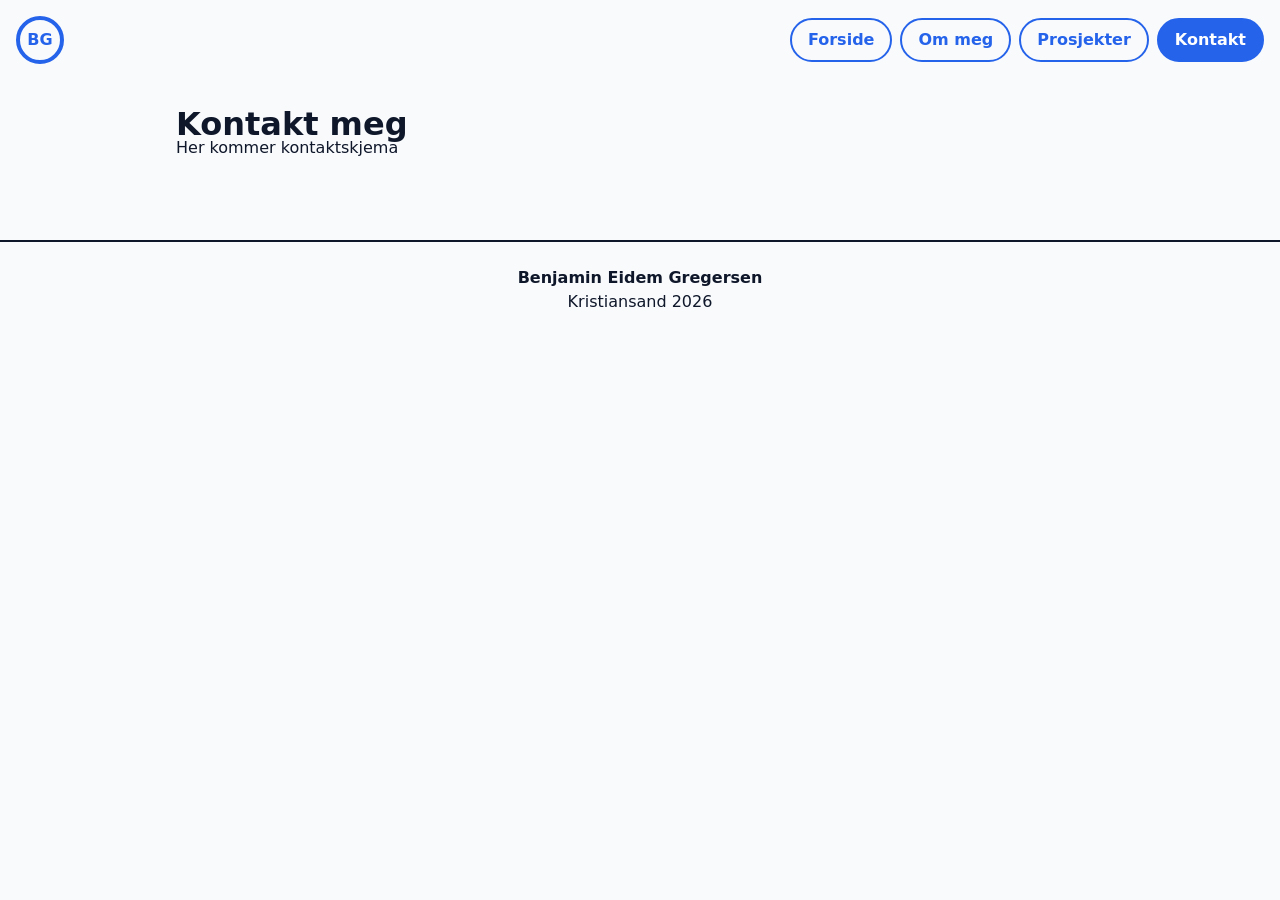
==== kontakt.html @ bbd80943 "Legger til fire sider" ====
<!doctype html>
<html lang="no">
  <head>
    <meta charset="UTF-8" />
    <meta name="viewport" content="width=device-width, initial-scale=1.0" />
    <title>Kontakt meg</title>
    <link rel="stylesheet" href="css/style.css" />
  </head>
  <body>
    <header>
      <a
        href="index.html"
        class="logo"
        aria-label="Benjamin Gregersen, til forsiden"
        >BG</a
      >
      <nav aria-label="Hovedmeny">
        <ul>
          <li><a href="index.html">Forside</a></li>
          <li><a href="om-meg.html">Om meg</a></li>
          <li><a href="prosjekter.html">Prosjekter</a></li>
          <li><a href="kontakt.html" aria-current="page">Kontakt</a></li>
        </ul>
      </nav>
    </header>

    <main>
      <h1>Kontakt meg</h1>
      <p>Her kommer kontaktskjema</p>
    </main>

    <footer>
      <p class="footer-navn">Benjamin Eidem Gregersen</p>
      <p>Kristiansand 2026</p>
    </footer>
  </body>
</html>
---- css/style.css ----
/* ---------- Designvariabler ---------- */
:root {
  /* Farger */
  --farge-bakgrunn: #f8fafc;
  --farge-tekst: #0f172a;
  --farge-aksent: #2563eb;
  --farge-hover: #1d4ed8;
  --farge-pressed: #1e40af;
  --farge-feil: #b91c1c;

  /* Layout */
  --side-marg: 16px;

  /* Typografi */
  --font: system-ui, sans-serif;
  --tekst-storrelse: 1rem;
  --tekst-linjehoyde: 1.5rem;
}

/* ---------- Nullstilling ---------- */
* {
  box-sizing: border-box;
}

body,
h1,
h2,
h3,
p,
ul {
  margin: 0;
}

/* ---------- Grunnstil ---------- */
body {
  font-family: var(--font);
  font-size: var(--tekst-storrelse);
  line-height: var(--tekst-linjehoyde);
  color: var(--farge-tekst);
  background-color: var(--farge-bakgrunn);
}
/* ---------- Lenker ---------- */
a {
  color: var(--farge-aksent);
}

a:focus-visible {
  outline: 3px solid var(--farge-aksent);
  outline-offset: 2px;
}

/* ---------- Navigasjon (Flexbox) ---------- */
nav ul {
  list-style: none;
  padding: 0;
  display: flex;
  flex-wrap: wrap;
  gap: 0.5rem;
}

nav a {
  display: block;
  padding: 0.5rem 1rem;
  border: 2px solid var(--farge-aksent);
  border-radius: 999px;
  background-color: var(--farge-bakgrunn);
  color: var(--farge-aksent);
  text-decoration: none;
  font-weight: 600;
}

nav a:hover {
  background-color: var(--farge-hover);
  border-color: var(--farge-hover);
  color: #ffffff;
}

nav a[aria-current="page"] {
  background-color: var(--farge-aksent);
  color: #ffffff;
}
/* ---------- Header ---------- */
header {
  display: flex;
  flex-wrap: wrap;
  align-items: center;
  justify-content: space-between;
  gap: 1rem;
  padding: 1rem var(--side-marg);
}

.logo {
  display: flex;
  align-items: center;
  justify-content: center;
  width: 3rem;
  height: 3rem;
  border: 4px solid var(--farge-aksent);
  border-radius: 50%;
  color: var(--farge-aksent);
  font-weight: 700;
  text-decoration: none;
}

/* ---------- Innhold ---------- */
main {
  padding: 2rem var(--side-marg);
  max-width: 60rem;
  margin: 0 auto;
}

/* ---------- Footer ---------- */
footer {
  padding: 1.5rem var(--side-marg);
  margin-top: 3rem;
  text-align: center;
  border-top: 2px solid var(--farge-tekst);
}

.footer-navn {
  font-weight: 700;
}
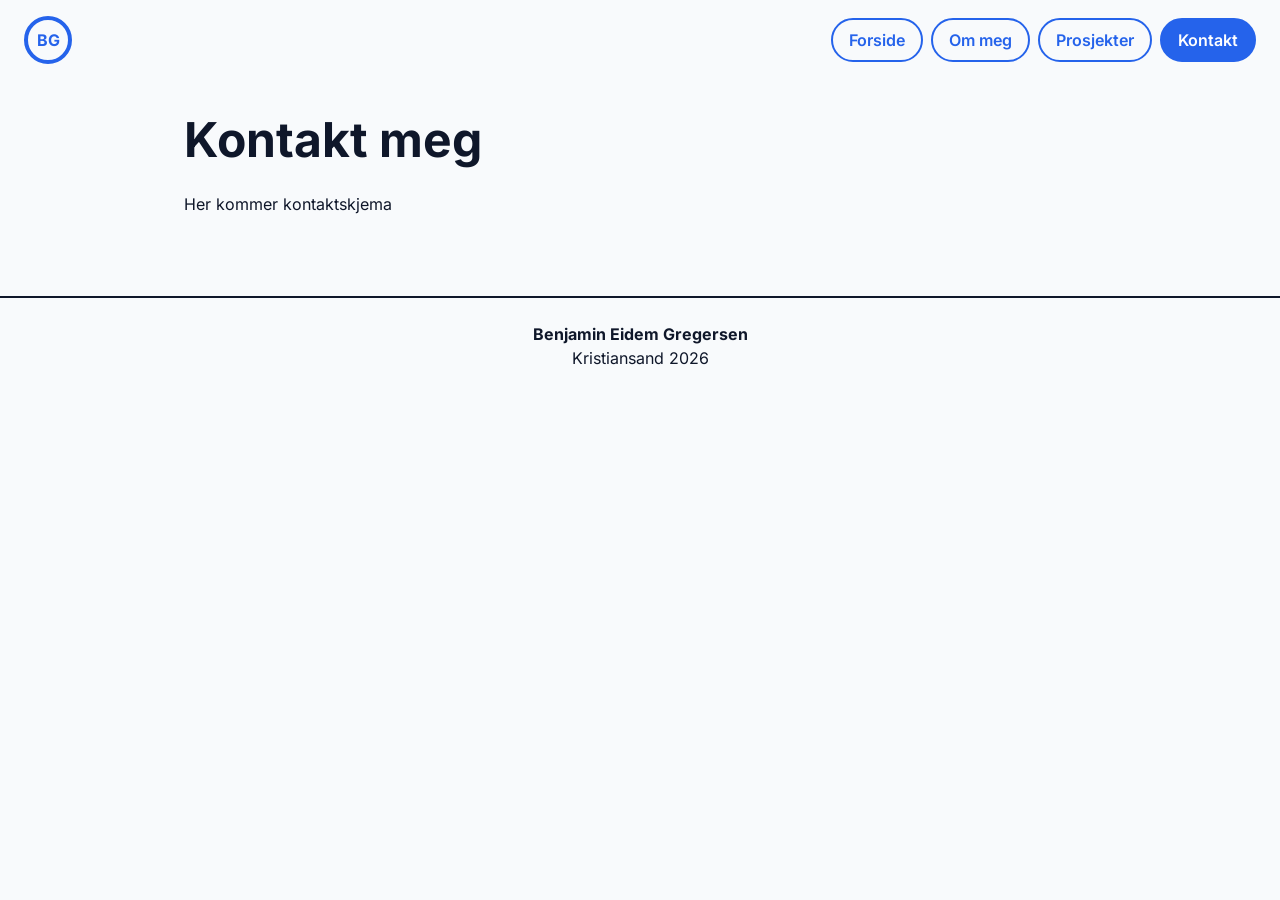
==== commit cb884fa9: "Legger til favicon" ====
--- a/kontakt.html
+++ b/kontakt.html
@@ -5,6 +5,7 @@
     <meta name="viewport" content="width=device-width, initial-scale=1.0" />
     <title>Kontakt meg</title>
     <link rel="stylesheet" href="css/style.css" />
+    <link rel="icon" href="img/favicon.svg" type="image/svg+xml" />
   </head>
   <body>
     <header>
--- a/css/style.css
+++ b/css/style.css
@@ -1,3 +1,35 @@
+/* ---------- Fonter (selvhostet) ---------- */
+@font-face {
+  font-family: "Inter";
+  font-style: normal;
+  font-weight: 400;
+  font-display: swap;
+  src: url("../fonts/inter-v20-latin-regular.woff2") format("woff2");
+}
+
+@font-face {
+  font-family: "Inter";
+  font-style: normal;
+  font-weight: 500;
+  font-display: swap;
+  src: url("../fonts/inter-v20-latin-500.woff2") format("woff2");
+}
+
+@font-face {
+  font-family: "Inter";
+  font-style: normal;
+  font-weight: 600;
+  font-display: swap;
+  src: url("../fonts/inter-v20-latin-600.woff2") format("woff2");
+}
+
+@font-face {
+  font-family: "Inter";
+  font-style: normal;
+  font-weight: 700;
+  font-display: swap;
+  src: url("../fonts/inter-v20-latin-700.woff2") format("woff2");
+}
 /* ---------- Designvariabler ---------- */
 :root {
   /* Farger */
@@ -12,9 +44,14 @@
   --side-marg: 16px;
 
   /* Typografi */
-  --font: system-ui, sans-serif;
+  --font: inter, system-ui, sans-serif;
   --tekst-storrelse: 1rem;
   --tekst-linjehoyde: 1.5rem;
+  --h1-storrelse: 2rem;
+  --h1-linjehoyde: 2.5rem;
+  --h2-storrelse: 1.5rem;
+  --h2-linjehoyde: 2rem;
+  --luft-seksjon: 5.8125rem; /* mobil: 93 px */
 }
 
 /* ---------- Nullstilling ---------- */
@@ -120,3 +157,82 @@
 .footer-navn {
   font-weight: 700;
 }
+/* ---------- Typografi ---------- */
+h1 {
+  font-size: var(--h1-storrelse);
+  line-height: var(--h1-linjehoyde);
+  font-weight: 700;
+}
+
+h2 {
+  font-size: var(--h2-storrelse);
+  line-height: var(--h2-linjehoyde);
+  font-weight: 700;
+}
+
+/* ---------- Forside ---------- */
+.forside {
+  text-align: center;
+}
+
+.forside > * + * {
+  margin-top: var(--luft-seksjon);
+}
+
+.forside p {
+  max-width: 40rem;
+  margin-left: auto;
+  margin-right: auto;
+}
+
+main > * + * {
+  margin-top: 1.5rem;
+}
+
+figure {
+  margin: 0;
+}
+
+figure img {
+  display: block;
+  width: 100%;
+  max-width: 480px;
+  height: auto;
+  margin: 0 auto;
+  border-radius: 1rem;
+}
+
+figcaption {
+  font-size: 0.875rem;
+  margin-top: 0.5rem;
+  text-align: center;
+}
+
+/* ---------- Knapp ---------- */
+.knapp {
+  display: inline-block;
+  padding: 0.75rem 1.5rem;
+  border-radius: 999px;
+  background-color: var(--farge-aksent);
+  color: #ffffff;
+  font-weight: 600;
+  text-decoration: none;
+}
+
+.knapp:hover {
+  background-color: var(--farge-hover);
+}
+
+.knapp:active {
+  background-color: var(--farge-pressed);
+}
+
+@media (min-width: 768px) {
+  :root {
+    --side-marg: 24px;
+    --h1-storrelse: 3rem;
+    --h1-linjehoyde: 3.5rem;
+    --h2-storrelse: 2rem;
+    --h2-linjehoyde: 2.5rem;
+  }
+}
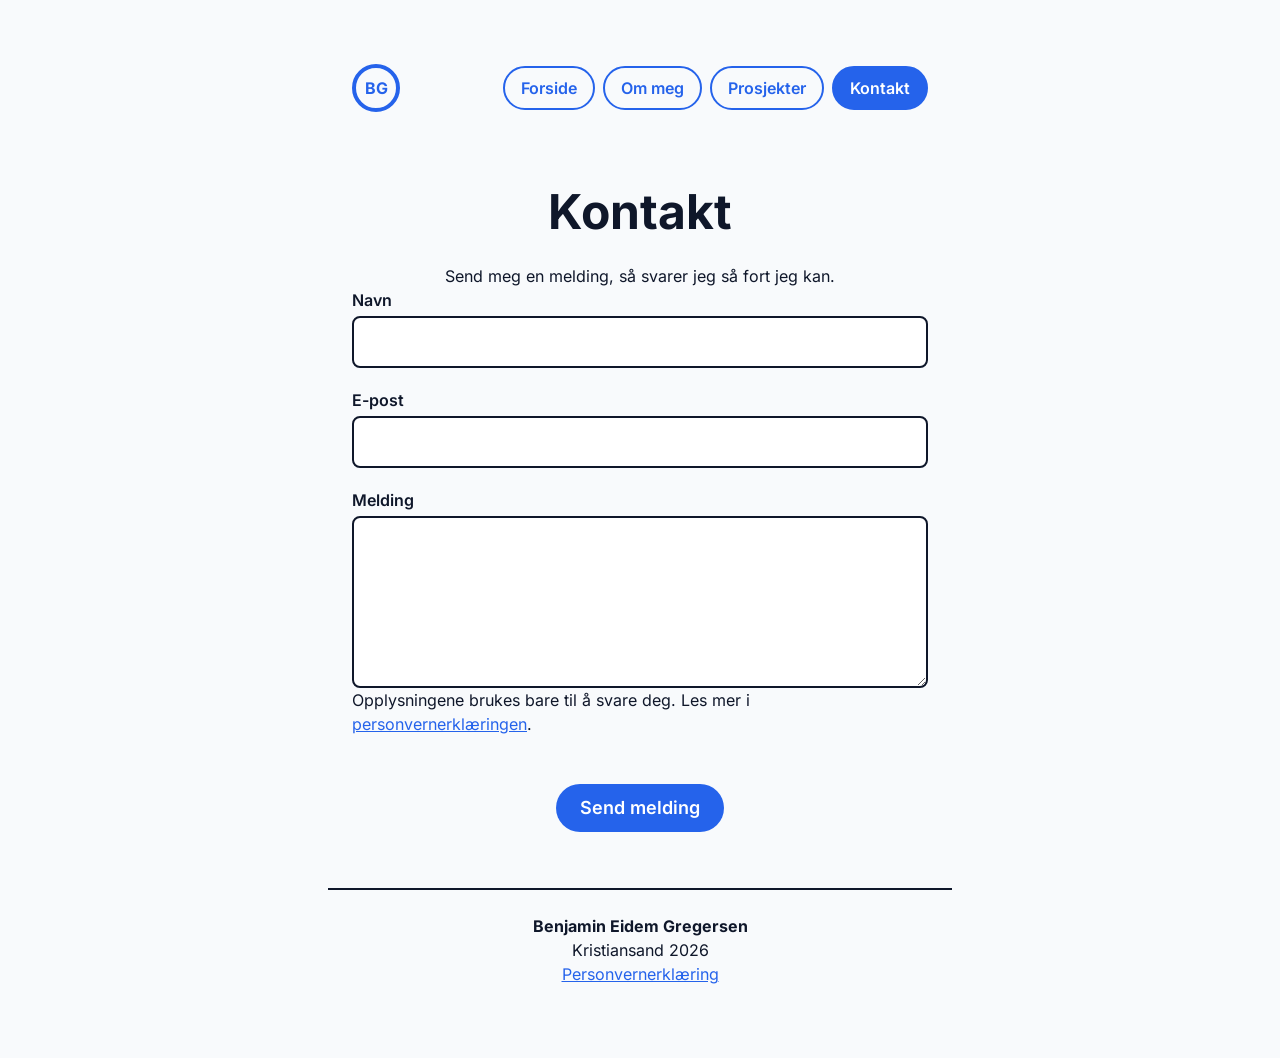
==== commit b6e4a546: "Personvernerklæring, justering av meny mv" ====
--- a/kontakt.html
+++ b/kontakt.html
@@ -8,6 +8,10 @@
     <link rel="icon" href="img/favicon.svg" type="image/svg+xml" />
   </head>
   <body>
+    <body>
+  <a href="#innhold" class="hopp-lenke">Hopp til innhold</a>
+  <header>
+  <main id="innhold" class="kontakt">
     <header>
       <a
         href="index.html"
@@ -25,14 +29,43 @@
       </nav>
     </header>
 
-    <main>
-      <h1>Kontakt meg</h1>
-      <p>Her kommer kontaktskjema</p>
-    </main>
+    <main class="kontakt">
+  <h1>Kontakt</h1>
+  <p>Send meg en melding, så svarer jeg så fort jeg kan.</p>
+
+  <form name="kontakt" method="POST" action="/takk.html" data-netlify="true">
+    <input type="hidden" name="form-name" value="kontakt">
+
+    <div class="felt">
+      <label for="navn">Navn</label>
+      <input type="text" id="navn" name="navn" autocomplete="name" required>
+    </div>
+
+    <div class="felt">
+      <label for="epost">E-post</label>
+      <input type="email" id="epost" name="epost" autocomplete="email" required>
+    </div>
+
+    <div class="felt">
+      <label for="melding">Melding</label>
+      <textarea id="melding" name="melding" rows="6" required></textarea>
+    </div>
+
+    <p class="skjema-info">
+      Opplysningene brukes bare til å svare deg. Les mer i
+      <a href="personvern.html">personvernerklæringen</a>.
+    </p>
+    <div class="knapp-rad">
+  <button type="submit" class="knapp">Send melding</button>
+    </div>
+  </form>
+</main>
 
     <footer>
       <p class="footer-navn">Benjamin Eidem Gregersen</p>
       <p>Kristiansand 2026</p>
+      <p class="footer-navn"></p>
+      <p><a href="personvern.html">Personvernerklæring</a></p>
     </footer>
   </body>
 </html>
--- a/css/style.css
+++ b/css/style.css
@@ -5,14 +5,6 @@
   font-weight: 400;
   font-display: swap;
   src: url("../fonts/inter-v20-latin-regular.woff2") format("woff2");
-}
-
-@font-face {
-  font-family: "Inter";
-  font-style: normal;
-  font-weight: 500;
-  font-display: swap;
-  src: url("../fonts/inter-v20-latin-500.woff2") format("woff2");
 }
 
 @font-face {
@@ -39,19 +31,38 @@
   --farge-hover: #1d4ed8;
   --farge-pressed: #1e40af;
   --farge-feil: #b91c1c;
+  --farge-aksent-lys: #eff6ff;
+  --farge-hvit: #ffffff;
 
   /* Layout */
   --side-marg: 16px;
 
   /* Typografi */
-  --font: inter, system-ui, sans-serif;
+  --font: "Inter", system-ui, sans-serif;
   --tekst-storrelse: 1rem;
   --tekst-linjehoyde: 1.5rem;
   --h1-storrelse: 2rem;
   --h1-linjehoyde: 2.5rem;
   --h2-storrelse: 1.5rem;
   --h2-linjehoyde: 2rem;
-  --luft-seksjon: 5.8125rem; /* mobil: 93 px */
+  --h3-storrelse: 1.25rem;
+  --h3-linjehoyde: 1.75rem;
+  --knapp-storrelse: 1rem;
+  --knapp-linjehoyde: 1.5rem;
+  --luft-seksjon: 3.625rem;
+}
+
+@media (min-width: 768px) {
+  :root {
+    --side-marg: 24px;
+    --h1-storrelse: 3rem;
+    --h1-linjehoyde: 3.5rem;
+    --h2-storrelse: 2rem;
+    --h2-linjehoyde: 2.5rem;
+    --h3-storrelse: 1.5rem;
+    --h3-linjehoyde: 2rem;
+    --luft-seksjon: 3rem;
+  }
 }
 
 /* ---------- Nullstilling ---------- */
@@ -86,13 +97,30 @@
   outline-offset: 2px;
 }
 
-/* ---------- Navigasjon (Flexbox) ---------- */
+/* ---------- Navigasjon (Grid på mobil, Flexbox på desktop) ---------- */
+
+header nav {
+  width: 100%;
+}
+
 nav ul {
   list-style: none;
   padding: 0;
-  display: flex;
-  flex-wrap: wrap;
+  display: grid;
+  grid-template-columns: 1fr 1fr;
   gap: 0.5rem;
+}
+
+@media (min-width: 768px) {
+  header nav {
+    width: auto;
+  }
+
+  nav ul {
+    display: flex;
+    flex-wrap: wrap;
+    gap: 0.5rem;
+  }
 }
 
 nav a {
@@ -103,20 +131,29 @@
   background-color: var(--farge-bakgrunn);
   color: var(--farge-aksent);
   text-decoration: none;
-  font-weight: 600;
+  text-align: center;
+  font-weight: 600;
+  font-size: var(--knapp-storrelse);
+  line-height: var(--knapp-linjehoyde);
+  transition: background-color 200ms ease, color 200ms ease;
 }
 
 nav a:hover {
   background-color: var(--farge-hover);
   border-color: var(--farge-hover);
-  color: #ffffff;
+  color: var(--farge-hvit);
 }
 
 nav a[aria-current="page"] {
   background-color: var(--farge-aksent);
-  color: #ffffff;
+  color: var(--farge-hvit);
+}
+nav a[aria-current="page"]:hover {
+  background-color: var(--farge-hover);
+  border-color: var(--farge-hover);
 }
 /* ---------- Header ---------- */
+
 header {
   display: flex;
   flex-wrap: wrap;
@@ -124,6 +161,7 @@
   justify-content: space-between;
   gap: 1rem;
   padding: 1rem var(--side-marg);
+  width: 100%;
 }
 
 .logo {
@@ -162,6 +200,7 @@
   font-size: var(--h1-storrelse);
   line-height: var(--h1-linjehoyde);
   font-weight: 700;
+  text-align: center;
 }
 
 h2 {
@@ -169,25 +208,13 @@
   line-height: var(--h2-linjehoyde);
   font-weight: 700;
 }
-
-/* ---------- Forside ---------- */
-.forside {
-  text-align: center;
-}
-
-.forside > * + * {
-  margin-top: var(--luft-seksjon);
-}
-
-.forside p {
-  max-width: 40rem;
-  margin-left: auto;
-  margin-right: auto;
-}
-
-main > * + * {
-  margin-top: 1.5rem;
-}
+h3 {
+  font-size: var(--h3-storrelse);
+  line-height: var(--h3-linjehoyde);
+  font-weight: 700;
+}
+
+/* ---------- Bilder ---------- */
 
 figure {
   margin: 0;
@@ -200,12 +227,50 @@
   height: auto;
   margin: 0 auto;
   border-radius: 1rem;
+  aspect-ratio: 4 / 3;
+  object-fit: cover;
 }
 
 figcaption {
   font-size: 0.875rem;
   margin-top: 0.5rem;
   text-align: center;
+}
+/* ---------- Forside ---------- */
+.forside {
+  text-align: center;
+}
+
+.forside > * + * {
+  margin-top: var(--luft-seksjon);
+}
+
+.forside p {
+  max-width: 40rem;
+  margin-left: auto;
+  margin-right: auto;
+}
+
+main > * + * {
+  margin-top: 1.5rem;
+}
+/* ---------- Hopp til innhold ---------- */
+.hopp-lenke {
+  position: absolute;
+  top: 0;
+  left: var(--side-marg);
+  padding: 0.75rem 1.25rem;
+  background-color: var(--farge-tekst);
+  color: var(--farge-hvit);
+  font-weight: 600;
+  border-radius: 0 0 0.5rem 0.5rem;
+  transform: translateY(-100%);   /* skjult over skjermen */
+}
+
+.hopp-lenke:focus {
+  transform: translateY(0);       /* vises ved Tab */
+  outline: 3px solid var(--farge-aksent);
+  outline-offset: 2px;
 }
 
 /* ---------- Knapp ---------- */
@@ -214,9 +279,18 @@
   padding: 0.75rem 1.5rem;
   border-radius: 999px;
   background-color: var(--farge-aksent);
-  color: #ffffff;
-  font-weight: 600;
-  text-decoration: none;
+  color: var(--farge-hvit);
+  font-weight: 600;
+  text-decoration: none;  
+  --knapp-storrelse: 1.125rem;
+  font-size: var(--knapp-storrelse);
+  line-height: var(--knapp-linjehoyde);
+  transition: background-color 200ms ease;
+}
+
+.knapp-rad {
+  text-align: center;
+  margin-top: var(--luft-seksjon);
 }
 
 .knapp:hover {
@@ -227,12 +301,168 @@
   background-color: var(--farge-pressed);
 }
 
+/* ---------- Tekst + bilde  ---------- */
+.tekst-bilde {
+  display: grid;
+  grid-template-columns: 1fr;
+  gap: 1.5rem;
+  margin-top: 2rem;
+}
+
+.tekst-bilde img {
+  display: block;
+  width: 100%;
+  height: auto;
+  aspect-ratio: 4 / 3;
+  object-fit: cover;
+  border-radius: 1rem;
+}
+
+.tekst > * + * {
+  margin-top: 1rem;
+}
+
 @media (min-width: 768px) {
-  :root {
-    --side-marg: 24px;
-    --h1-storrelse: 3rem;
-    --h1-linjehoyde: 3.5rem;
-    --h2-storrelse: 2rem;
-    --h2-linjehoyde: 2.5rem;
+  .tekst-bilde {
+    grid-template-columns: 1fr 1fr;
+    gap: 3rem;
+    align-items: center;
   }
 }
+
+.case + .case {
+  margin-top: 4rem;
+}
+/* ---------- Utvidbare caser (details/summary) ---------- */
+details {
+  margin-top: 1.5rem;
+  border: 2px solid var(--farge-aksent);
+  border-radius: 1rem;
+}
+
+summary {
+  display: flex;
+  align-items: center;
+  justify-content: space-between;
+  gap: 1rem;
+  min-height: 2.75rem;          /* god trykkflate (min. ca. 44 px) */
+  padding: 0.75rem 1.25rem;
+  border-radius: 1rem;
+  color: var(--farge-aksent);
+  font-weight: 600;
+  cursor: pointer;
+  list-style: none;             /* fjerner standardtrekanten */
+  transition: background-color 200ms ease, color 200ms ease;
+}
+
+summary::-webkit-details-marker {
+  display: none;                /* samme, for Safari */
+}
+
+summary:hover {
+  color: var(--farge-hover);
+  background-color: var(--farge-aksent-lys);
+}
+
+summary:focus-visible {
+  outline: 3px solid var(--farge-aksent);
+  outline-offset: 2px;
+}
+
+/* Egen pil som roterer når den åpnes */
+summary::after {
+  content: "";
+  flex-shrink: 0;
+  width: 0.6rem;
+  height: 0.6rem;
+  border-right: 3px solid currentColor;
+  border-bottom: 3px solid currentColor;
+  transform: rotate(45deg);     /* peker ned */
+  transition: transform 200ms ease;
+}
+
+details[open] > summary::after {
+  transform: rotate(-135deg);   /* peker opp */
+}
+
+/* Innholdet inni */
+details > :not(summary) {
+  margin: 1rem 1.25rem 0;
+}
+
+details > :last-child {
+  margin-bottom: 1.25rem;
+}
+
+/* Innholdet fader inn når det åpnes */
+@keyframes apne {
+  from { opacity: 0; transform: translateY(-0.5rem); }
+  to   { opacity: 1; transform: none; }
+}
+
+details[open] > :not(summary) {
+  animation: apne 250ms ease;
+}
+
+/* ---------- Redusert bevegelse ---------- */
+@media (prefers-reduced-motion: reduce) {
+  *,
+  *::before,
+  *::after {
+    animation-duration: 0.01ms !important;
+    transition-duration: 0.01ms !important;
+  }
+}
+.kontakt form {
+  max-width: 36rem;
+  margin: 0 auto;
+}
+
+.felt + .felt {
+  margin-top: 1.25rem;
+}
+
+label {
+  display: block;
+  margin-bottom: 0.25rem;
+  font-weight: 600;
+}
+
+input,
+textarea {
+  display: block;
+  width: 100%;
+  padding: 0.75rem 1rem;
+  font: inherit;
+  color: var(--farge-tekst);
+  background-color: var(--farge-hvit);
+  border: 2px solid var(--farge-tekst);
+  border-radius: 0.5rem;
+  transition: border-color 200ms ease;
+}
+
+input:focus-visible,
+textarea:focus-visible {
+  outline: 3px solid var(--farge-aksent);
+  outline-offset: 2px;
+  border-color: var(--farge-aksent);
+}
+
+textarea {
+  resize: vertical;
+}
+.skjema-info {
+  margin-bottom: 2rem;
+}
+.kontakt > p {
+  text-align: center;
+  max-width: 40rem;
+  margin-left: auto;
+  margin-right: auto;
+}
+button.knapp {
+  border: none;
+  font-family: inherit;
+  cursor: pointer;
+}
+
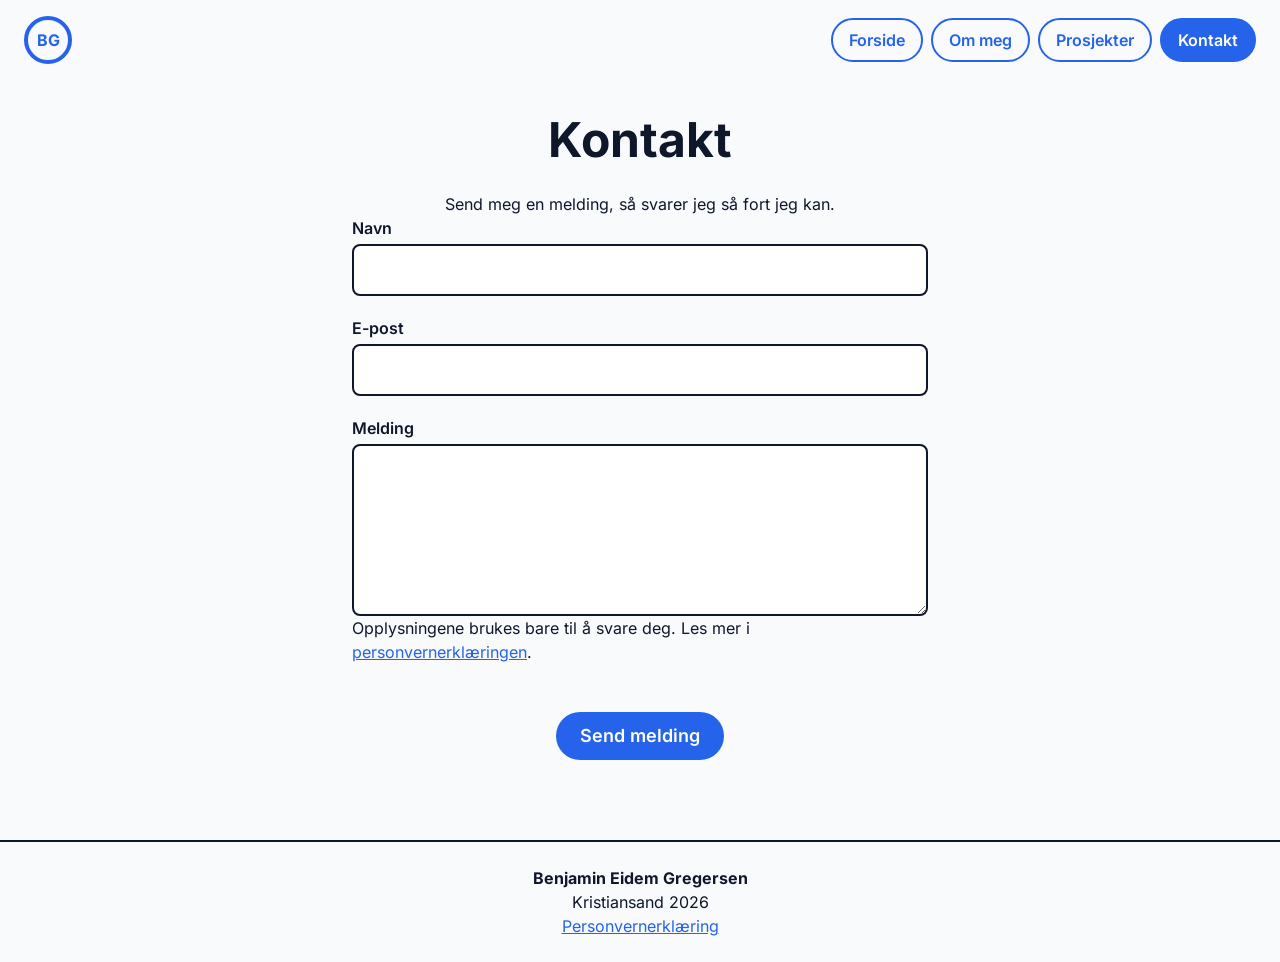
==== commit d21b405b: "Fikset lenker i personvern og fjernet unødvendige linjer i kontakt, om-meg og prosjekter.html." ====
--- a/kontakt.html
+++ b/kontakt.html
@@ -10,8 +10,6 @@
   <body>
     <body>
   <a href="#innhold" class="hopp-lenke">Hopp til innhold</a>
-  <header>
-  <main id="innhold" class="kontakt">
     <header>
       <a
         href="index.html"
@@ -64,7 +62,6 @@
     <footer>
       <p class="footer-navn">Benjamin Eidem Gregersen</p>
       <p>Kristiansand 2026</p>
-      <p class="footer-navn"></p>
       <p><a href="personvern.html">Personvernerklæring</a></p>
     </footer>
   </body>
